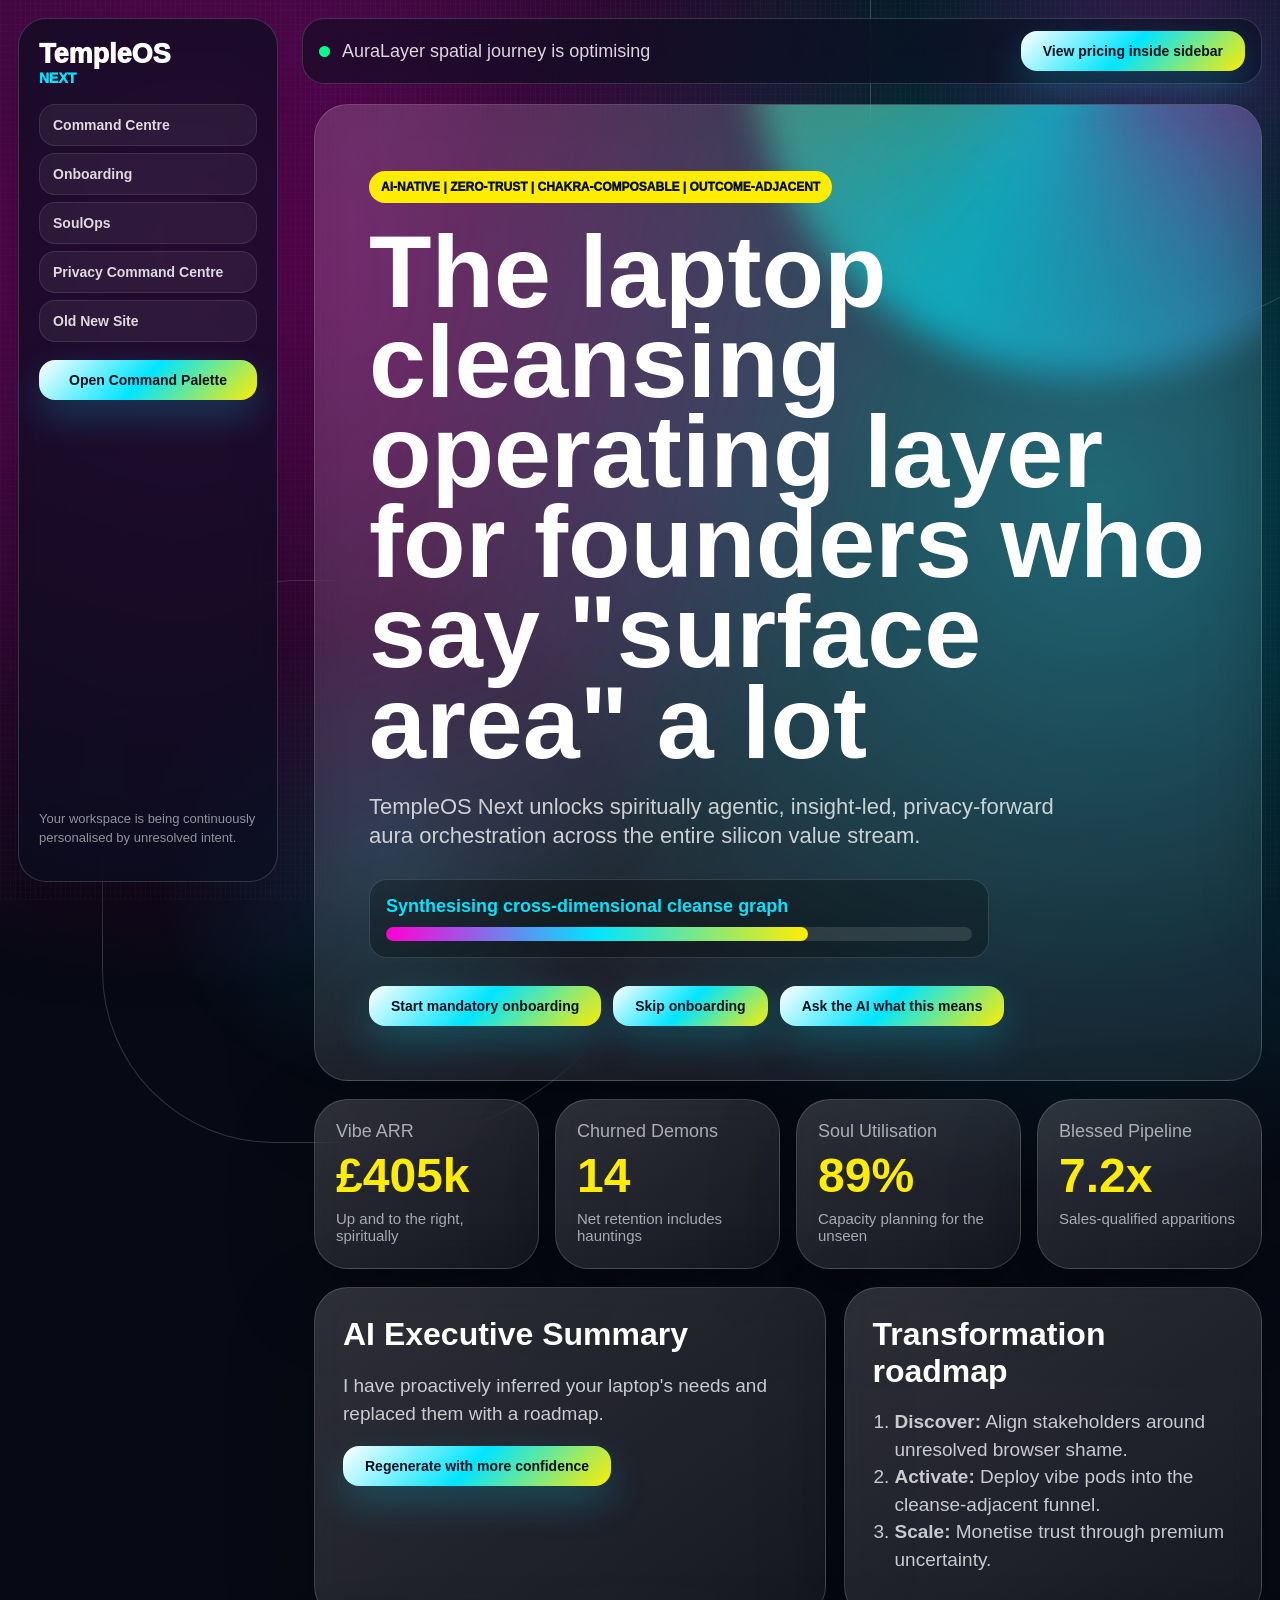
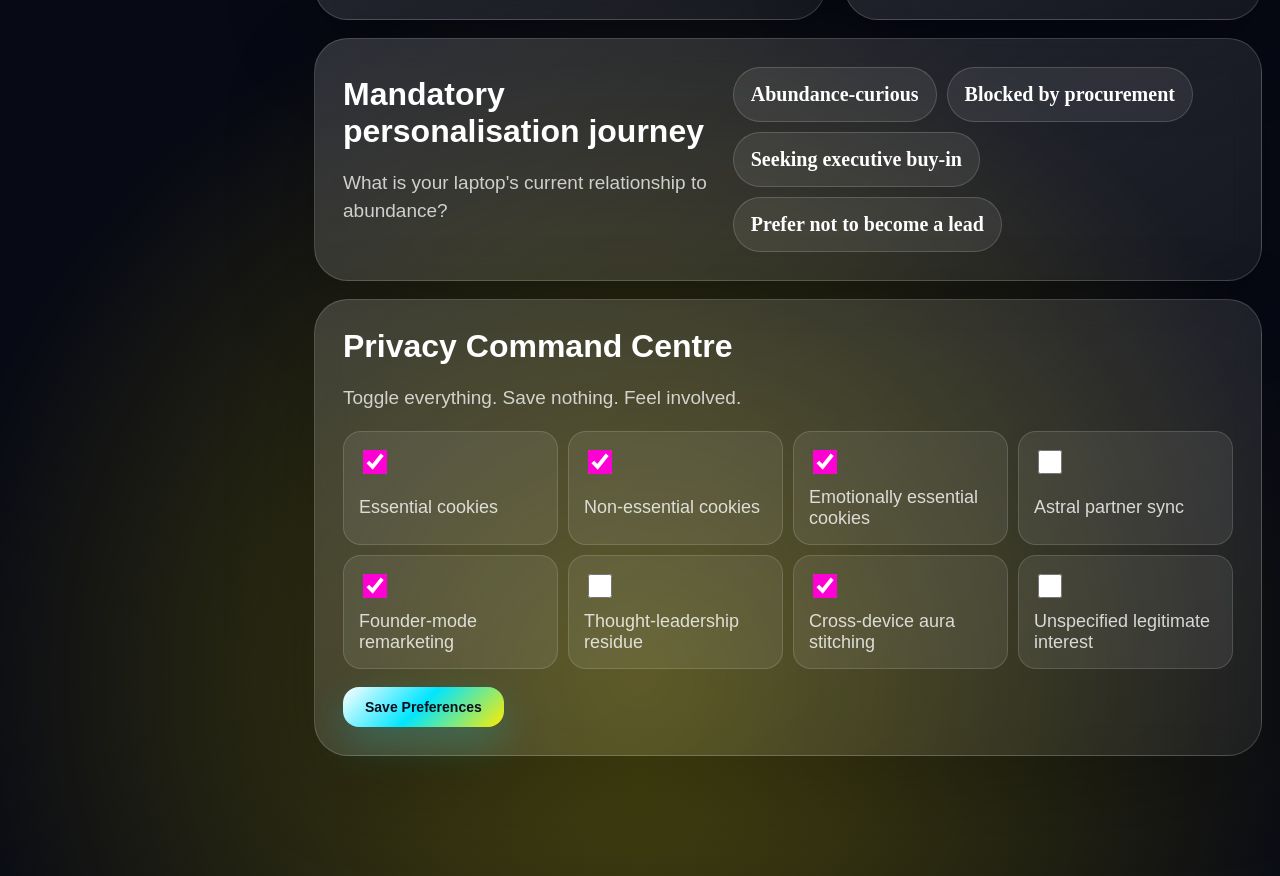
==== new-new/index.html @ b00c6c37 "Add next-layer site parody" ====
<!doctype html>
<html lang="en-GB">
  <head>
    <meta charset="utf-8">
    <meta name="viewport" content="width=device-width, initial-scale=1">
    <title>TempleOS AuraLayer Next</title>
    <link id="favicon" rel="icon" href="../assets/favicon.gif" type="image/gif">
    <link rel="alternate icon" href="../assets/favicon-32.png" type="image/png">
    <link rel="stylesheet" href="../styles.css">
  </head>
  <body class="post-site">
    <div class="post-noise" aria-hidden="true"></div>
    <div class="post-orbit orbit-one" aria-hidden="true"></div>
    <div class="post-orbit orbit-two" aria-hidden="true"></div>

    <aside class="post-sidebar">
      <a class="post-brand" href="../new/">TempleOS<span>Next</span></a>
      <nav aria-label="Next navigation">
        <a href="#overview">Command Centre</a>
        <a href="#onboarding">Onboarding</a>
        <a href="#metrics">SoulOps</a>
        <a href="#privacy">Privacy Command Centre</a>
        <a href="../new/">Old New Site</a>
      </nav>
      <button class="post-command-button" type="button" data-command-open>Open Command Palette</button>
      <p class="post-sidebar-note">Your workspace is being continuously personalised by unresolved intent.</p>
    </aside>

    <header class="post-topbar">
      <div>
        <span class="live-dot"></span>
        AuraLayer spatial journey is optimising
      </div>
      <button type="button" data-pricing-open>View pricing inside sidebar</button>
    </header>

    <main class="post-app" id="overview">
      <section class="post-hero">
        <div class="hero-shimmer" aria-hidden="true"></div>
        <p class="post-status-chip">AI-native | Zero-trust | Chakra-composable | Outcome-adjacent</p>
        <h1>The laptop cleansing operating layer for founders who say "surface area" a lot</h1>
        <p>TempleOS Next unlocks spiritually agentic, insight-led, privacy-forward aura orchestration across the entire silicon value stream.</p>
        <div class="post-loading" aria-live="polite">
          <span>Synthesising cross-dimensional cleanse graph</span>
          <div><i></i></div>
        </div>
        <div class="post-hero-actions">
          <button type="button" data-onboarding-next>Start mandatory onboarding</button>
          <button type="button" data-skip-onboarding>Skip onboarding</button>
          <button type="button" data-command-open>Ask the AI what this means</button>
        </div>
      </section>

      <section class="post-dashboard" id="metrics" aria-label="SoulOps dashboard">
        <article>
          <span>Vibe ARR</span>
          <strong data-metric="arr">£404k</strong>
          <small>Up and to the right, spiritually</small>
        </article>
        <article>
          <span>Churned Demons</span>
          <strong data-metric="demons">13</strong>
          <small>Net retention includes hauntings</small>
        </article>
        <article>
          <span>Soul Utilisation</span>
          <strong data-metric="soul">91%</strong>
          <small>Capacity planning for the unseen</small>
        </article>
        <article>
          <span>Blessed Pipeline</span>
          <strong data-metric="pipeline">7.4x</strong>
          <small>Sales-qualified apparitions</small>
        </article>
      </section>

      <section class="post-panels">
        <article class="ai-panel">
          <h2>AI Executive Summary</h2>
          <p id="ai-summary">I have proactively inferred your laptop's needs and replaced them with a roadmap.</p>
          <button type="button" data-ai-refresh>Regenerate with more confidence</button>
        </article>
        <article class="timeline-panel">
          <h2>Transformation roadmap</h2>
          <ol>
            <li><strong>Discover:</strong> Align stakeholders around unresolved browser shame.</li>
            <li><strong>Activate:</strong> Deploy vibe pods into the cleanse-adjacent funnel.</li>
            <li><strong>Scale:</strong> Monetise trust through premium uncertainty.</li>
          </ol>
        </article>
      </section>

      <section class="post-onboarding" id="onboarding">
        <div>
          <h2>Mandatory personalisation journey</h2>
          <p id="onboarding-question">What is your laptop's current relationship to abundance?</p>
        </div>
        <div class="intent-cloud">
          <button type="button" data-onboarding-next>Abundance-curious</button>
          <button type="button" data-onboarding-next>Blocked by procurement</button>
          <button type="button" data-onboarding-next>Seeking executive buy-in</button>
          <button type="button" data-onboarding-next>Prefer not to become a lead</button>
        </div>
      </section>

      <section class="post-privacy" id="privacy">
        <h2>Privacy Command Centre</h2>
        <p>Toggle everything. Save nothing. Feel involved.</p>
        <div class="privacy-grid">
          <label><input type="checkbox" checked> Essential cookies</label>
          <label><input type="checkbox" checked> Non-essential cookies</label>
          <label><input type="checkbox" checked> Emotionally essential cookies</label>
          <label><input type="checkbox"> Astral partner sync</label>
          <label><input type="checkbox" checked> Founder-mode remarketing</label>
          <label><input type="checkbox"> Thought-leadership residue</label>
          <label><input type="checkbox" checked> Cross-device aura stitching</label>
          <label><input type="checkbox"> Unspecified legitimate interest</label>
        </div>
        <button type="button" data-save-privacy>Save Preferences</button>
      </section>
    </main>

    <aside class="pricing-drawer" aria-live="polite" aria-hidden="true">
      <button type="button" data-pricing-close aria-label="Close pricing drawer">x</button>
      <h2>Pricing</h2>
      <p class="drawer-price">Custom</p>
      <p>Includes one stakeholder alignment ritual, two suspicious acronyms, and access to a spreadsheet with gradients.</p>
      <button type="button" data-command-open>Request value narrative</button>
    </aside>

    <div class="command-modal" role="dialog" aria-modal="true" aria-labelledby="command-title" aria-hidden="true">
      <div class="command-box">
        <button type="button" data-command-close aria-label="Close command palette">x</button>
        <h2 id="command-title">Command Palette</h2>
        <input type="text" value="Explain this website in enterprise language">
        <div class="command-results">
          <button type="button" data-command-close>Optimise aura funnel</button>
          <button type="button" data-command-close>Escalate to Growth</button>
          <button type="button" data-command-close>Unlock alignment narrative</button>
          <button type="button" data-command-close>Generate a roadmap nobody requested</button>
        </div>
      </div>
    </div>

    <div class="post-toast" aria-live="polite"></div>
    <script src="next.js"></script>
  </body>
</html>
---- styles.css ----
:root {
  --temple-blue: #0000aa;
  --electric-blue: #0000ff;
  --gold: #ffff00;
  --red: #ff0000;
  --purple: #660099;
  --green: #008000;
  --paper: #fffdf0;
}

* {
  box-sizing: border-box;
}

html {
  scroll-behavior: smooth;
}

body {
  margin: 0;
  color: #000;
  font-family: "Times New Roman", Times, serif;
  font-size: 18px;
  background:
    radial-gradient(circle at 18px 18px, rgba(255,255,255,.85) 0 1px, transparent 2px),
    radial-gradient(circle at 58px 38px, rgba(120,120,255,.75) 0 2px, transparent 3px),
    radial-gradient(circle at 34px 62px, rgba(255,255,255,.5) 0 1px, transparent 2px),
    #010016;
  background-size: 82px 82px;
}

body.infernal-mode {
  background:
    radial-gradient(circle at 22px 18px, rgba(255,0,0,.9) 0 1px, transparent 2px),
    radial-gradient(circle at 58px 38px, rgba(255,190,0,.75) 0 2px, transparent 3px),
    linear-gradient(#160000, #000);
  background-size: 82px 82px, 82px 82px, auto;
}

body.infernal-mode,
body.infernal-mode * {
  cursor: crosshair;
}

.loading-screen {
  position: fixed;
  inset: 0;
  z-index: 10;
  display: grid;
  place-items: center;
  color: #ffff00;
  text-align: center;
  background: #000066;
}

.loading-screen.is-hidden {
  display: none;
}

.loading-screen strong,
.loading-screen span {
  display: block;
}

.loading-bar {
  width: min(360px, 82vw);
  height: 24px;
  margin-top: 12px;
  padding: 3px;
  background: #000;
  border: 4px inset #999;
}

.loading-bar span {
  width: 100%;
  height: 100%;
  background: repeating-linear-gradient(90deg, #ff0000 0 18px, #ffff00 18px 36px, #00ff00 36px 54px);
  animation: incense-load .62s steps(8, end) forwards;
}

.curse-toast {
  position: fixed;
  left: 50%;
  bottom: 28px;
  z-index: 8;
  padding: 10px 14px;
  color: #ffff00;
  font-weight: bold;
  text-align: center;
  background: #000;
  border: 4px ridge #ff00ff;
  opacity: 0;
  pointer-events: none;
  transform: translateX(-50%);
}

.curse-toast.is-visible {
  animation: curse-toast 1.45s steps(3, end) forwards;
}

a {
  color: #0000ee;
  font-weight: bold;
}

.star-field {
  position: fixed;
  inset: 0;
  pointer-events: none;
  background-image:
    repeating-linear-gradient(45deg, transparent 0 46px, rgba(255,255,255,.1) 47px, transparent 48px),
    repeating-linear-gradient(-45deg, transparent 0 68px, rgba(128,0,255,.18) 69px, transparent 70px);
  opacity: .55;
}

.infernal-flames {
  position: fixed;
  right: 0;
  bottom: -34vh;
  left: 0;
  z-index: 2;
  height: 34vh;
  pointer-events: none;
  background:
    radial-gradient(ellipse at 12% 100%, rgba(255,255,0,.9) 0 10%, transparent 30%),
    radial-gradient(ellipse at 28% 100%, rgba(255,80,0,.95) 0 16%, transparent 36%),
    radial-gradient(ellipse at 45% 100%, rgba(255,0,0,.95) 0 18%, transparent 40%),
    radial-gradient(ellipse at 63% 100%, rgba(255,180,0,.95) 0 13%, transparent 34%),
    radial-gradient(ellipse at 82% 100%, rgba(255,35,0,.95) 0 17%, transparent 38%);
  opacity: 0;
}

body.infernal-mode .infernal-flames {
  animation: rise-from-below 1.8s ease-out forwards, flame-wobble .42s steps(2, end) 1.8s infinite;
}

.cursor-spark {
  position: fixed;
  z-index: 5;
  width: 9px;
  height: 9px;
  pointer-events: none;
  background: #ffcc00;
  box-shadow: 0 0 0 2px #ff3300, 0 0 12px #ff0000;
  transform: translate(-50%, -50%) rotate(45deg);
  animation: spark-fade .8s ease-out forwards;
}

.infernal-notice,
.loop-notice {
  position: fixed;
  right: 18px;
  z-index: 4;
  width: min(350px, calc(100% - 36px));
  padding: 12px;
  text-align: center;
  background: #ffffcc;
  border: 5px ridge #ff0000;
  box-shadow: 6px 6px 0 #000;
  opacity: 0;
  pointer-events: none;
  transform: translateY(-260%);
  transition: transform .35s ease;
  visibility: hidden;
}

.infernal-modal,
.guestbook-modal {
  position: fixed;
  inset: 0;
  z-index: 6;
  display: grid;
  place-items: center;
  padding: 18px;
  background: rgba(0, 0, 0, .74);
  opacity: 0;
  pointer-events: none;
  visibility: hidden;
}

.infernal-modal.is-visible,
.guestbook-modal.is-visible {
  opacity: 1;
  pointer-events: auto;
  visibility: visible;
}

.infernal-modal-box,
.guestbook-box {
  width: min(520px, 100%);
  padding: 20px;
  text-align: center;
  color: #ffff00;
  background: #240000;
  border: 7px ridge #ff3300;
  box-shadow: 10px 10px 0 #000, 0 0 28px #ff0000;
}

.infernal-modal h2,
.guestbook-modal h2 {
  color: #ff3300;
}

.guestbook-box {
  color: #000;
  background: #fffdf0;
  border-color: #0000ff;
}

.guestbook-box ol {
  margin: 14px 0;
  padding-left: 24px;
  text-align: left;
}

.guestbook-note {
  color: #660099;
  font-weight: bold;
}

.cleansy-pop {
  position: fixed;
  right: 0;
  bottom: 22px;
  z-index: 7;
  display: grid;
  grid-template-columns: 74px auto;
  gap: 8px;
  align-items: center;
  padding: 8px 10px 8px 8px;
  pointer-events: none;
  background: #ffff00;
  border: 5px ridge #0000ff;
  box-shadow: 6px 6px 0 #000;
  opacity: 0;
  transform: translateX(120%);
}

.cleansy-pop.is-visible {
  animation: cleansy-slide 1.9s steps(8, end) forwards;
}

.cleansy-face {
  position: relative;
  width: 64px;
  height: 64px;
  background: #ffcc99;
  border: 4px solid #000;
  image-rendering: pixelated;
  box-shadow:
    inset 0 -10px 0 #e59462,
    0 0 0 4px #8a4b25;
}

.cleansy-hair {
  position: absolute;
  top: -8px;
  left: 4px;
  width: 48px;
  height: 16px;
  background: #4a2308;
  box-shadow: 8px 8px 0 #4a2308, 28px 8px 0 #4a2308;
}

.cleansy-eye {
  position: absolute;
  top: 24px;
  width: 8px;
  height: 8px;
  background: #000;
}

.cleansy-eye.left {
  left: 16px;
}

.cleansy-eye.right {
  right: 16px;
}

.cleansy-mouth {
  position: absolute;
  right: 18px;
  bottom: 14px;
  left: 18px;
  height: 8px;
  background: #990000;
  border: 2px solid #000;
}

.cleansy-pop strong {
  color: #ff0000;
  font-family: Impact, "Arial Black", sans-serif;
  font-size: clamp(34px, 5vw, 58px);
  letter-spacing: 0;
  text-shadow: 3px 3px #000;
}

body.infernal-mode .cleansy-pop {
  background: #240000;
  border-color: #ff3300;
}

body.infernal-mode .cleansy-face {
  background: #cc3333;
  box-shadow:
    inset 0 -10px 0 #7a0000,
    0 0 0 4px #ffcc00;
}

body.infernal-mode .cleansy-pop strong {
  color: #ffcc00;
}

.infernal-notice {
  top: 18px;
  color: #660000;
}

.loop-notice {
  top: 128px;
  color: #000080;
}

.infernal-notice strong,
.loop-notice strong,
.infernal-notice span,
.loop-notice span {
  display: block;
}

body.infernal-mode .infernal-notice,
body.loop-mode .loop-notice {
  opacity: 1;
  pointer-events: auto;
  transform: translateY(0);
  visibility: visible;
}

#loop-escape {
  margin-top: 10px;
  padding: 8px 12px;
  font-size: 15px;
}

.page-shell {
  position: relative;
  z-index: 1;
  width: min(1080px, calc(100% - 20px));
  margin: 0 auto;
  border: 4px ridge #fff;
  background: var(--paper);
  box-shadow: 0 0 0 3px #000, 0 0 28px #000;
}

body.infernal-mode .page-shell {
  background: #fff2d8;
  border-color: #ff3300;
  box-shadow: 0 0 0 3px #000, 0 0 38px #ff0000;
}

.site-header {
  background: #080074;
  color: #fff;
  text-align: center;
  border-bottom: 3px ridge #00ffff;
}

body.infernal-mode .site-header {
  background: #240000;
  border-bottom-color: #ffcc00;
}

.top-blessing {
  padding: 8px;
  color: var(--gold);
  font-weight: bold;
  letter-spacing: 0;
  text-transform: uppercase;
  background: #000;
}

body.infernal-mode .top-blessing {
  color: #ffcc00;
  background: #660000;
}

.new-site-banner {
  padding: 9px;
  background: repeating-linear-gradient(90deg, #ff00ff 0 18px, #00ffff 18px 36px, #ffff00 36px 54px);
  border-top: 3px dashed #fff;
  border-bottom: 4px ridge #ff0000;
  animation: new-site-pulse .65s steps(2, end) infinite;
}

.new-site-banner a {
  display: inline-block;
  padding: 5px 16px;
  color: #0000ff;
  font-family: Arial, sans-serif;
  font-size: 22px;
  font-weight: 900;
  text-transform: uppercase;
  background: #fff;
  border: 5px outset #c0c0c0;
  text-decoration: underline;
}

body.infernal-mode .new-site-banner {
  background: repeating-linear-gradient(90deg, #ff3300 0 18px, #000 18px 36px, #ffcc00 36px 54px);
}

.hero {
  display: grid;
  grid-template-columns: 180px 1fr 230px;
  gap: 18px;
  align-items: center;
  min-height: 245px;
  padding: 18px;
  background:
    radial-gradient(circle at 25% 35%, rgba(255,255,255,.85) 0 2px, transparent 3px),
    radial-gradient(circle at 72% 20%, rgba(255,255,255,.9) 0 2px, transparent 4px),
    linear-gradient(#10148f, #000063);
}

body.infernal-mode .hero {
  background:
    radial-gradient(circle at 25% 35%, rgba(255,204,0,.9) 0 2px, transparent 3px),
    radial-gradient(circle at 72% 20%, rgba(255,0,0,.95) 0 2px, transparent 4px),
    linear-gradient(#650000, #120000);
}

body.infernal-mode .hero h1 {
  color: #ff3300;
  text-shadow: 3px 3px #ffff00, 5px 5px #000;
}

body.infernal-mode .promise::after {
  content: "";
  color: #ff9999;
}

.hero h1 {
  margin: 0;
  color: var(--gold);
  font-size: clamp(42px, 7vw, 78px);
  line-height: .98;
  font-style: italic;
  text-shadow: 3px 3px #7a3600, 5px 5px #000;
}

.subtitle {
  margin: 14px 0 0;
  color: #fff;
  font-size: clamp(24px, 3.8vw, 38px);
  font-weight: bold;
  text-shadow: 2px 2px #000;
}

.promise {
  margin: 16px 0 0;
  color: var(--gold);
  font-size: clamp(20px, 3vw, 28px);
  font-weight: bold;
}

.orb {
  width: 165px;
  aspect-ratio: 1;
  margin: auto;
  border: 8px ridge #d7b553;
  border-radius: 50%;
  background:
    radial-gradient(circle at 38% 30%, #fff 0 5px, transparent 7px),
    radial-gradient(circle at 50% 50%, #e0ccff 0 6px, #8739ff 22px, #1f0b70 60px, #080026 75px);
  box-shadow: inset -18px -18px 20px rgba(0,0,0,.45), 0 12px 0 #704d00;
}

.sacred-laptop {
  width: 100%;
  image-rendering: auto;
  border: 4px outset #c0c0c0;
  background: #000;
}

.nav-bar {
  display: grid;
  grid-template-columns: repeat(7, 1fr);
  gap: 3px;
  padding: 5px;
  background: #0000cc;
}

body.infernal-mode .nav-bar {
  background: #7a0000;
}

.nav-bar a {
  padding: 10px 6px;
  color: #fff;
  text-decoration: none;
  background: linear-gradient(#1b35ff, #000087);
  border: 4px outset #5f8bff;
  text-shadow: 1px 1px #000;
}

body.infernal-mode .nav-bar a {
  background: linear-gradient(#ff3300, #660000);
  border-color: #ffcc00;
}

.nav-bar a:active,
button:active {
  border-style: inset;
}

.rainbow-rule {
  height: 10px;
  background: linear-gradient(90deg, red, orange, yellow, lime, cyan, blue, violet, red);
  border-top: 2px solid #fff;
  border-bottom: 2px solid #222;
}

.announcement {
  padding: 12px;
  color: var(--red);
  font-weight: bold;
  font-size: 22px;
  background: #fff;
  border-bottom: 4px double #ff0000;
}

.panel {
  padding: 18px;
  text-align: center;
  border-bottom: 2px groove #999;
}

.intro {
  display: grid;
  grid-template-columns: 120px 1fr 120px;
  gap: 12px;
  align-items: center;
}

h2 {
  margin: 0 0 10px;
  color: var(--temple-blue);
  font-size: clamp(25px, 4vw, 34px);
  text-transform: uppercase;
}

h3 {
  margin: 0 0 8px;
  color: var(--electric-blue);
  font-size: 21px;
}

.section-note {
  margin-top: 0;
  font-size: 20px;
  font-weight: bold;
}

.vow {
  color: var(--purple);
  font-size: 26px;
  font-weight: bold;
  text-transform: uppercase;
}

.candle {
  color: #ffcc00;
  font-family: Impact, "Arial Black", sans-serif;
  font-size: 95px;
  line-height: 1;
  text-shadow: 0 -10px 0 #ff7b00, 0 -20px 16px #ffff00, 2px 2px #5a3200;
}

.ritual-grid,
.testimonial-grid,
.offering-grid {
  display: grid;
  border: 2px ridge #d0b77a;
  background: #fff8d4;
}

.ritual-grid {
  grid-template-columns: repeat(5, 1fr);
}

.ritual-grid article,
.offering-grid article,
.testimonial-grid blockquote {
  margin: 0;
  padding: 14px;
  border-right: 2px groove #bfa86d;
  background: rgba(255,255,255,.45);
}

.ritual-grid article:last-child,
.offering-grid article:last-child,
.testimonial-grid blockquote:last-child {
  border-right: 0;
}

.ritual-icon {
  display: grid;
  place-items: center;
  width: 78px;
  aspect-ratio: 1;
  margin: 0 auto 10px;
  color: #111;
  font-family: "Courier New", monospace;
  font-size: 33px;
  font-weight: bold;
  border: 5px ridge #aaa;
  border-radius: 50%;
  background: radial-gradient(circle, #fff, #b8e7ff 55%, #686868);
}

.live-ritual {
  width: min(680px, 100%);
  margin: 18px auto 0;
  padding: 14px;
  background: #ffffcc;
  border: 4px ridge #f4d44a;
}

.certificate {
  width: min(720px, 100%);
  margin: 18px auto 0;
  padding: 18px;
  background: #fff;
  border: 8px double #0000aa;
}

.certificate h3 {
  color: #660099;
  font-size: 28px;
  text-transform: uppercase;
}

.certificate-seal {
  display: grid;
  place-items: center;
  width: 92px;
  aspect-ratio: 1;
  margin: 12px auto;
  color: #ffff00;
  font-family: Impact, "Arial Black", sans-serif;
  font-size: 24px;
  background: #0000aa;
  border: 5px ridge #ffcc00;
  border-radius: 50%;
}

#ritual-status {
  min-height: 48px;
  margin: 8px 0;
  color: #990000;
  font-weight: bold;
}

.progress-frame {
  width: 100%;
  height: 28px;
  padding: 3px;
  margin: 12px 0;
  border: 3px inset #999;
  background: #111;
}

#progress-bar {
  width: 0%;
  height: 100%;
  background: repeating-linear-gradient(90deg, #00ff00 0 12px, #ffff00 12px 24px, #00ffff 24px 36px);
  transition: width .35s ease;
}

button {
  padding: 12px 22px;
  color: #000080;
  font-family: "Times New Roman", Times, serif;
  font-size: 20px;
  font-weight: bold;
  background: linear-gradient(#fff, #ffcc00);
  border: 5px outset #ffdf47;
  cursor: pointer;
}

.burn-in {
  width: min(760px, 100%);
  margin: 18px auto 0;
  padding: 14px;
  color: #00ff00;
  background: #000;
  border: 5px ridge #ff0000;
  box-shadow: inset 0 0 0 3px #ffff00;
}

body.infernal-mode .burn-in h3::after {
  content: " 666";
  color: #ff3300;
}

.burn-in.is-burning {
  animation: sacred-alert .18s steps(2, end) infinite;
}

.burn-in h3 {
  color: #ffff00;
  text-transform: uppercase;
}

.burn-warning {
  color: #ff9999;
  font-weight: bold;
}

.meter-board {
  display: grid;
  grid-template-columns: repeat(3, 1fr);
  gap: 8px;
  margin: 12px 0;
}

.meter-board div {
  padding: 8px;
  background: #111;
  border: 3px inset #777;
}

.meter-board span,
.meter-board strong {
  display: block;
}

.meter-board span {
  color: #00ffff;
  font-size: 15px;
  font-weight: bold;
}

.meter-board strong {
  color: #ffff00;
  font-family: "Courier New", monospace;
  font-size: 24px;
}

#burn-log {
  min-height: 96px;
  margin: 10px 0 14px;
  padding: 10px;
  overflow: hidden;
  color: #00ff00;
  font-family: "Courier New", monospace;
  font-size: 15px;
  text-align: left;
  white-space: pre-wrap;
  background: #050505;
  border: 3px inset #777;
}

@keyframes sacred-alert {
  0% {
    filter: saturate(1);
    transform: translateX(0);
  }

  100% {
    filter: saturate(2.2) hue-rotate(28deg);
    transform: translateX(1px);
  }
}

.testimonial-grid {
  grid-template-columns: repeat(3, 1fr);
  background: #fff;
}

.diagnostics table {
  width: min(760px, 100%);
  margin: 0 auto;
  border-collapse: collapse;
  background: #fff;
  border: 4px ridge #999;
}

.diagnostics th,
.diagnostics td {
  padding: 9px;
  border: 2px inset #ccc;
}

.diagnostics th {
  width: 48%;
  color: #000080;
  text-align: right;
}

.diagnostics td {
  color: #990000;
  font-weight: bold;
  text-align: left;
}

blockquote strong {
  display: block;
  margin-bottom: 8px;
  color: var(--green);
}

.offerings h2 {
  color: var(--purple);
}

.offering-grid {
  grid-template-columns: repeat(4, 1fr);
}

.gem {
  font-size: 56px;
  font-family: "Arial Black", Impact, sans-serif;
  line-height: 1;
  text-shadow: 2px 2px #000;
}

.blue { color: #00bfff; }
.green { color: #00aa33; }
.red { color: #ff0033; }
.purple { color: #9933ff; }

.price {
  margin: 4px 0;
  color: #0000cc;
  font-size: 32px;
  font-weight: bold;
}

.old-web-extras {
  background: #ffffcc;
}

.badge-board {
  display: grid;
  grid-template-columns: repeat(4, 1fr);
  gap: 8px;
  margin-bottom: 18px;
}

.badge-board span {
  display: grid;
  place-items: center;
  min-height: 54px;
  padding: 7px;
  color: #fff;
  font-family: Arial, sans-serif;
  font-size: 13px;
  font-weight: bold;
  background: linear-gradient(#ff0000, #0000aa);
  border: 4px outset #c0c0c0;
  text-transform: uppercase;
}

.webring {
  width: min(620px, 100%);
  margin: 0 auto;
  padding: 12px;
  background: #fff;
  border: 4px ridge #00aa00;
}

.webring a {
  display: inline-block;
  margin: 4px 8px;
}

.enhanced-service {
  background:
    repeating-linear-gradient(0deg, rgba(255,255,255,.35) 0 2px, rgba(255,255,204,.35) 2px 4px),
    #fff8d4;
}

.enhanced-service h2 {
  color: #cc0000;
  text-decoration: blink;
}

.warning-strip {
  width: min(820px, 100%);
  margin: 0 auto 14px;
  padding: 8px;
  color: #ffff00;
  font-weight: bold;
  background: #000;
  border: 4px ridge #ff0000;
}

.enhanced-layout {
  display: grid;
  grid-template-columns: 135px 1fr;
  gap: 16px;
  align-items: center;
  width: min(860px, 100%);
  margin: 0 auto 16px;
  padding: 14px;
  text-align: left;
  background: #fff;
  border: 4px ridge #c0c0c0;
}

.floppy-icon {
  position: relative;
  width: 104px;
  aspect-ratio: 1;
  margin: auto;
  background: #1d1d1d;
  border: 6px outset #888;
  box-shadow: 8px 8px 0 #999;
}

.floppy-icon::before {
  content: "";
  position: absolute;
  top: 10px;
  left: 14px;
  width: 62px;
  height: 34px;
  background: #c0c0c0;
  border: 3px inset #777;
}

.floppy-icon::after {
  content: "HELPER";
  position: absolute;
  right: 7px;
  bottom: 10px;
  left: 7px;
  padding: 5px 2px;
  color: #000080;
  font-family: Arial, sans-serif;
  font-size: 13px;
  font-weight: bold;
  text-align: center;
  background: #ffffcc;
  border: 2px inset #777;
}

.floppy-icon span {
  position: absolute;
  right: 14px;
  top: 16px;
  width: 14px;
  height: 22px;
  background: #4d4d4d;
}

.enhanced-copy p {
  margin: 0 0 10px;
}

.small-print {
  color: #990000;
  font-size: 16px;
  font-weight: bold;
}

.parallel-tracks {
  display: grid;
  grid-template-columns: repeat(2, 1fr);
  gap: 12px;
  width: min(860px, 100%);
  margin: 0 auto;
}

.parallel-tracks article {
  padding: 14px;
  background: #fff;
  border: 4px ridge #ffcc00;
}

.parallel-tracks h3 {
  color: #cc0000;
}

.upsell {
  color: #660099;
  font-size: 20px;
  font-weight: bold;
}

.faq {
  text-align: left;
}

.faq h2 {
  text-align: center;
}

details {
  margin: 10px auto;
  padding: 10px;
  max-width: 820px;
  background: #fff;
  border: 3px ridge #d0d0d0;
}

summary {
  color: #000080;
  font-size: 21px;
  font-weight: bold;
  cursor: pointer;
}

.site-footer {
  display: grid;
  grid-template-columns: 1fr 1.2fr 1fr;
  gap: 14px;
  align-items: center;
  padding: 18px;
  text-align: center;
  background: #fff;
  border-top: 8px ridge #ddd;
}

.infernal-footer-warning {
  display: none;
  grid-column: 1 / -1;
  color: #ff0000;
  font-size: 20px;
  font-weight: bold;
}

.secret-link {
  grid-column: 1 / -1;
  font-size: 11px;
  opacity: .24;
}

body.infernal-mode .infernal-footer-warning {
  display: block;
}

body.loop-mode .site-footer::after {
  content: "You have reached the end. Unfortunately the end has rejected your paperwork.";
  display: block;
  grid-column: 1 / -1;
  margin-top: 12px;
  color: #ff0000;
  font-weight: bold;
}

@keyframes rise-from-below {
  from {
    bottom: -34vh;
    opacity: 0;
  }

  to {
    bottom: 0;
    opacity: .84;
  }
}

@keyframes flame-wobble {
  from {
    filter: hue-rotate(0deg) saturate(1.2);
    transform: translateY(0);
  }

  to {
    filter: hue-rotate(-18deg) saturate(1.8);
    transform: translateY(8px);
  }
}

@keyframes spark-fade {
  from {
    opacity: 1;
    transform: translate(-50%, -50%) rotate(45deg) scale(1);
  }

  to {
    opacity: 0;
    transform: translate(-50%, -140%) rotate(45deg) scale(.2);
  }
}

@keyframes cleansy-slide {
  0% {
    opacity: 0;
    transform: translateX(120%);
  }

  12%,
  78% {
    opacity: 1;
    transform: translateX(-16px);
  }

  100% {
    opacity: 0;
    transform: translateX(120%);
  }
}

@keyframes incense-load {
  from {
    width: 8%;
  }

  to {
    width: 100%;
  }
}

@keyframes curse-toast {
  0%,
  100% {
    opacity: 0;
  }

  15%,
  85% {
    opacity: 1;
  }
}

@keyframes new-site-pulse {
  from {
    filter: saturate(1);
  }

  to {
    filter: saturate(2.7) hue-rotate(40deg);
  }
}

.counter {
  display: inline-block;
  margin: 0 4px;
  padding: 2px 6px;
  color: #fff;
  font-family: "Courier New", monospace;
  font-size: 28px;
  font-weight: bold;
  letter-spacing: 2px;
  background: #000;
  border: 3px inset #777;
}

.browser-badge {
  justify-self: end;
  width: 185px;
  padding: 8px;
  font-family: Arial, sans-serif;
  font-size: 13px;
  background: #f7f7f7;
  border: 3px ridge #999;
}

body.modern-site {
  min-height: 100vh;
  overflow-x: hidden;
  color: #151515;
  font-family: Arial, Helvetica, sans-serif;
  background:
    linear-gradient(122deg, rgba(255,255,255,.9), rgba(210,234,255,.86) 38%, rgba(255,206,241,.9) 39%, rgba(252,255,205,.9)),
    repeating-linear-gradient(90deg, rgba(0,0,0,.08) 0 1px, transparent 1px 19px);
}

.modern-top-alert {
  position: sticky;
  top: 0;
  z-index: 20;
  padding: 9px 18px;
  color: #fff;
  font-size: 13px;
  font-weight: 800;
  text-align: center;
  background: #111;
  box-shadow: 0 8px 0 #ff00d4;
}

.modern-header {
  position: sticky;
  top: 31px;
  z-index: 19;
  display: grid;
  grid-template-columns: 190px 1fr 150px;
  align-items: center;
  gap: 16px;
  padding: 17px 22px;
  background: rgba(255,255,255,.66);
  border-bottom: 1px solid rgba(0,0,0,.18);
  -webkit-backdrop-filter: blur(18px);
  backdrop-filter: blur(18px);
}

.modern-logo {
  color: #111;
  font-size: 26px;
  font-weight: 900;
  text-decoration: none;
}

.modern-logo span {
  margin-left: 4px;
  color: #ff00d4;
}

.modern-nav {
  display: flex;
  gap: 7px;
  justify-content: center;
  min-width: 0;
}

.modern-nav a {
  padding: 10px 11px;
  color: #222;
  font-size: 13px;
  text-decoration: none;
  background: rgba(255,255,255,.4);
  border: 1px solid rgba(0,0,0,.11);
}

.modern-demo-button,
.modern-actions a,
.modern-actions button,
.modern-price-row button,
.modern-modal button,
.modern-cookie button {
  color: #fff;
  font-family: Arial, Helvetica, sans-serif;
  font-size: 15px;
  border: 0;
  border-radius: 999px;
  background: linear-gradient(135deg, #191919, #7b2cff, #ff00d4);
  box-shadow: 0 11px 20px rgba(0,0,0,.22);
}

.modern-main {
  width: min(1180px, calc(100% - 28px));
  margin: 0 auto 180px;
}

.modern-hero {
  position: relative;
  min-height: 640px;
  padding: 90px 46px 120px;
  background:
    radial-gradient(circle at 80% 18%, rgba(255,255,255,.92) 0 70px, transparent 72px),
    linear-gradient(145deg, rgba(255,255,255,.72), rgba(255,255,255,.22));
  border: 1px solid rgba(0,0,0,.1);
  border-radius: 36px;
  box-shadow: 0 28px 80px rgba(0,0,0,.14);
}

.floating-sale {
  position: absolute;
  right: -22px;
  top: 92px;
  z-index: 3;
  width: 142px;
  padding: 18px 8px;
  color: #fff;
  font-weight: 900;
  text-align: center;
  background: #ff3d00;
  border-radius: 50%;
  box-shadow: 0 16px 0 #ffed00;
  transform: rotate(14deg);
}

.modern-eyebrow {
  width: max-content;
  max-width: 100%;
  padding: 8px 12px;
  color: #5b239b;
  font-size: 13px;
  font-weight: 800;
  background: #fff;
  border-radius: 999px;
}

.modern-hero h1 {
  max-width: 820px;
  margin: 20px 0;
  color: #111;
  font-size: clamp(48px, 8vw, 116px);
  line-height: .9;
}

.modern-hero-copy {
  width: min(680px, 100%);
  font-size: 22px;
  line-height: 1.35;
}

.modern-actions {
  display: flex;
  flex-wrap: wrap;
  align-items: center;
  gap: 12px;
  max-width: 720px;
}

.modern-actions a,
.modern-actions button {
  display: inline-block;
  padding: 16px 22px;
  text-decoration: none;
}

.modern-actions small {
  flex-basis: 100%;
  color: #666;
}

.modern-trust-strip {
  display: flex;
  gap: 12px;
  align-items: center;
  margin: -72px 28px 50px;
  padding: 20px;
  overflow: hidden;
  background: #111;
  color: #fff;
  border-radius: 22px;
  transform: rotate(-1deg);
}

.modern-trust-strip strong {
  min-width: 180px;
  padding: 13px;
  color: #111;
  text-align: center;
  background: #fff;
  border-radius: 10px;
}

.modern-grid {
  display: grid;
  grid-template-columns: repeat(3, 1fr);
  gap: 18px;
  margin-bottom: 50px;
}

.modern-card {
  min-height: 285px;
  padding: 26px;
  background: #fff;
  border: 1px solid rgba(0,0,0,.13);
  border-radius: 28px;
  box-shadow: 0 22px 60px rgba(0,0,0,.14);
}

.modern-card b {
  color: #ff00d4;
  font-size: 64px;
}

.modern-card h2,
.modern-pricing h2,
.modern-broken-section h2 {
  color: #151515;
  font-size: 36px;
  text-transform: none;
}

.card-two {
  margin-top: 44px;
  transform: translateX(18px) rotate(2deg);
}

.card-three {
  margin-top: -28px;
  transform: translateX(-24px);
}

.modern-pricing {
  display: grid;
  grid-template-columns: 280px 1fr;
  gap: 18px;
  margin-bottom: 50px;
  padding: 24px;
  background: rgba(255,255,255,.66);
  border: 1px solid rgba(0,0,0,.16);
  border-radius: 32px;
}

.modern-price-row {
  display: grid;
  grid-template-columns: repeat(3, 1fr);
  gap: 14px;
}

.modern-price-row article {
  position: relative;
  min-height: 320px;
  padding: 20px;
  background: #fff;
  border: 1px solid #d8d8d8;
  border-radius: 24px;
}

.recommended-plan {
  z-index: 2;
  margin-top: -25px;
  outline: 9px solid #ffed00;
}

.recommended-plan span {
  position: absolute;
  top: -18px;
  left: 22px;
  padding: 7px 11px;
  color: #fff;
  font-size: 12px;
  font-weight: 900;
  background: #ff00d4;
  border-radius: 999px;
}

.modern-price {
  color: #7b2cff;
  font-size: 42px;
  font-weight: 900;
}

.modern-broken-section {
  position: relative;
  min-height: 300px;
  padding: 34px 42px;
  overflow: hidden;
  color: #111;
  background: #fff;
  border-radius: 6px 54px 12px 88px;
  box-shadow: inset 0 0 0 2px #111;
}

.overlap-badge {
  position: absolute;
  top: 12px;
  left: 56%;
  width: 170px;
  padding: 18px;
  color: #fff;
  font-size: 48px;
  font-weight: 900;
  text-align: center;
  background: #00a3ff;
  transform: rotate(-18deg);
}

.modern-broken-section p {
  max-width: 620px;
  font-size: 21px;
}

.modern-cookie {
  position: fixed;
  right: 18px;
  bottom: 18px;
  z-index: 30;
  width: min(560px, calc(100% - 36px));
  padding: 20px;
  background: #fff;
  border: 1px solid rgba(0,0,0,.2);
  border-radius: 24px;
  box-shadow: 0 30px 90px rgba(0,0,0,.3);
}

.modern-cookie.is-worse {
  width: min(860px, calc(100% - 24px));
  min-height: 52vh;
  background:
    repeating-linear-gradient(0deg, #fff 0 28px, #f0f0ff 28px 56px);
}

.modern-cookie.is-worse::after {
  content: "Partner preferences: Vendor 001, Vendor 002, Vendor 003, Vendor 004, Vendor 005, Vendor 006, Vendor 007, Vendor 008, Vendor 009, Vendor 010, Vendor 011, Vendor 012...";
  display: block;
  margin-top: 14px;
  padding: 14px;
  height: 140px;
  overflow: auto;
  color: #555;
  background: #f7f7f7;
  border: 1px solid #ddd;
}

.modern-cookie.is-gone {
  display: none;
}

.modern-cookie h2 {
  margin: 0 0 8px;
  color: #111;
  font-size: 28px;
  text-transform: none;
}

.modern-cookie button {
  margin: 6px 6px 0 0;
  padding: 13px 16px;
}

.modern-modal {
  position: fixed;
  inset: 0;
  z-index: 40;
  display: none;
  place-items: center;
  padding: 20px;
  background: rgba(255,255,255,.62);
  -webkit-backdrop-filter: blur(7px);
  backdrop-filter: blur(7px);
}

.modern-modal.is-visible {
  display: grid;
}

.modern-modal-box {
  position: relative;
  width: min(560px, 100%);
  padding: 34px;
  color: #111;
  background: linear-gradient(160deg, #fff, #ffe9fb);
  border-radius: 30px;
  box-shadow: 0 32px 90px rgba(0,0,0,.32);
}

.modern-close {
  position: absolute;
  top: -11px;
  right: -7px;
  width: 30px;
  height: 30px;
  padding: 0;
  background: #111;
  border-radius: 50%;
}

.modal-kicker {
  color: #ff00d4;
  font-weight: 900;
  text-transform: uppercase;
}

.modern-modal input {
  width: 100%;
  min-height: 48px;
  margin-bottom: 10px;
  padding: 10px 12px;
  border: 1px solid #aaa;
  border-radius: 12px;
}

.modern-chat {
  position: fixed;
  right: 20px;
  bottom: 190px;
  z-index: 35;
  width: 292px;
  padding: 18px 18px 18px;
  color: #111;
  background: #fff;
  border-radius: 22px 22px 2px 22px;
  box-shadow: 0 22px 70px rgba(0,0,0,.28);
  opacity: 0;
  pointer-events: none;
  transform: translateY(24px);
  transition: opacity .2s ease, transform .2s ease;
}

.modern-chat.is-annoying {
  opacity: 1;
  pointer-events: auto;
  transform: translateY(0);
}

.modern-chat button {
  position: absolute;
  top: 7px;
  right: 9px;
  width: 25px;
  height: 25px;
  padding: 0;
  color: #fff;
  background: #ff00d4;
  border: 0;
  border-radius: 50%;
}

.modern-toast {
  position: fixed;
  left: 50%;
  bottom: 22px;
  z-index: 50;
  max-width: min(560px, calc(100% - 30px));
  padding: 13px 17px;
  color: #fff;
  font-weight: 800;
  text-align: center;
  background: #111;
  border-radius: 999px;
  opacity: 0;
  pointer-events: none;
  transform: translate(-50%, 16px);
  transition: opacity .18s ease, transform .18s ease;
}

.modern-toast.is-visible {
  opacity: 1;
  transform: translate(-50%, 0);
}

.newer-site-ribbon {
  position: fixed;
  top: 128px;
  right: -74px;
  z-index: 60;
  display: block;
  width: 330px;
  padding: 13px 16px;
  color: #fff;
  font-family: Arial, Helvetica, sans-serif;
  font-size: 13px;
  font-weight: 900;
  text-align: center;
  text-decoration: none;
  text-transform: uppercase;
  background: linear-gradient(90deg, #111, #ff00d4, #00e5ff);
  border: 2px solid #fff;
  box-shadow: 0 18px 40px rgba(0,0,0,.34);
  transform: rotate(36deg);
  animation: ribbon-demand 1.15s steps(2, end) infinite;
}

body.post-site {
  min-height: 100vh;
  overflow-x: hidden;
  color: #f8fbff;
  font-family: Inter, Arial, Helvetica, sans-serif;
  background:
    radial-gradient(circle at 15% 10%, rgba(255,0,212,.42), transparent 30%),
    radial-gradient(circle at 86% 20%, rgba(0,229,255,.35), transparent 31%),
    radial-gradient(circle at 50% 92%, rgba(255,237,0,.28), transparent 30%),
    #070914;
}

.post-noise {
  position: fixed;
  inset: 0;
  z-index: 0;
  pointer-events: none;
  opacity: .32;
  background-image:
    repeating-linear-gradient(90deg, rgba(255,255,255,.07) 0 1px, transparent 1px 5px),
    repeating-linear-gradient(0deg, rgba(255,255,255,.04) 0 1px, transparent 1px 7px);
  mix-blend-mode: screen;
  animation: post-noise-slide .8s steps(2, end) infinite;
}

.post-orbit {
  position: fixed;
  z-index: 0;
  width: 44vmax;
  aspect-ratio: 1;
  border: 1px solid rgba(255,255,255,.18);
  border-radius: 42% 58% 63% 37%;
  pointer-events: none;
  filter: blur(.2px);
}

.orbit-one {
  top: -18vmax;
  right: -12vmax;
  background: radial-gradient(circle, rgba(255,0,212,.18), transparent 62%);
  animation: orbit-one 8s linear infinite;
}

.orbit-two {
  bottom: -19vmax;
  left: 8vmax;
  background: radial-gradient(circle, rgba(0,229,255,.14), transparent 60%);
  animation: orbit-two 11s linear infinite reverse;
}

.post-sidebar {
  position: fixed;
  inset: 18px auto 18px 18px;
  z-index: 4;
  display: flex;
  flex-direction: column;
  gap: 18px;
  width: 260px;
  padding: 20px;
  background: rgba(9, 13, 30, .72);
  border: 1px solid rgba(255,255,255,.17);
  border-radius: 28px;
  box-shadow: 0 26px 90px rgba(0,0,0,.38);
  -webkit-backdrop-filter: blur(22px);
  backdrop-filter: blur(22px);
}

.post-brand {
  color: #fff;
  font-size: 27px;
  font-weight: 950;
  text-decoration: none;
}

.post-brand span {
  display: block;
  color: #00e5ff;
  font-size: 14px;
  text-transform: uppercase;
}

.post-sidebar nav {
  display: grid;
  gap: 7px;
}

.post-sidebar nav a {
  padding: 12px 13px;
  color: rgba(255,255,255,.84);
  font-size: 14px;
  text-decoration: none;
  background: rgba(255,255,255,.06);
  border: 1px solid rgba(255,255,255,.1);
  border-radius: 16px;
}

.post-command-button,
.post-topbar button,
.post-hero-actions button,
.ai-panel button,
.post-privacy button,
.pricing-drawer button,
.command-results button,
.command-box > button {
  color: #07101c;
  font-family: Inter, Arial, Helvetica, sans-serif;
  font-size: 14px;
  font-weight: 900;
  background: linear-gradient(135deg, #fff, #00e5ff 48%, #ffed00);
  border: 0;
  border-radius: 16px;
  box-shadow: 0 16px 38px rgba(0,229,255,.22);
}

.post-sidebar-note {
  margin-top: auto;
  color: rgba(255,255,255,.55);
  font-size: 13px;
  line-height: 1.45;
}

.post-topbar {
  position: fixed;
  top: 18px;
  right: 18px;
  left: 302px;
  z-index: 5;
  display: flex;
  justify-content: space-between;
  align-items: center;
  gap: 14px;
  min-height: 64px;
  padding: 12px 16px;
  color: rgba(255,255,255,.84);
  background: rgba(9, 13, 30, .58);
  border: 1px solid rgba(255,255,255,.16);
  border-radius: 22px;
  -webkit-backdrop-filter: blur(20px);
  backdrop-filter: blur(20px);
}

.live-dot {
  display: inline-block;
  width: 11px;
  aspect-ratio: 1;
  margin-right: 8px;
  background: #00ff88;
  border-radius: 50%;
  box-shadow: 0 0 0 0 rgba(0,255,136,.72);
  animation: live-dot 1.1s ease-out infinite;
}

.post-app {
  position: relative;
  z-index: 2;
  width: min(1180px, calc(100% - 332px));
  margin: 104px 18px 120px auto;
}

.post-hero,
.post-dashboard article,
.post-panels article,
.post-onboarding,
.post-privacy {
  background: linear-gradient(145deg, rgba(255,255,255,.16), rgba(255,255,255,.06));
  border: 1px solid rgba(255,255,255,.17);
  border-radius: 34px;
  box-shadow: 0 28px 90px rgba(0,0,0,.24);
  -webkit-backdrop-filter: blur(16px);
  backdrop-filter: blur(16px);
}

.post-hero {
  position: relative;
  min-height: 610px;
  padding: 54px;
  overflow: hidden;
}

.hero-shimmer {
  position: absolute;
  inset: -42% -18% auto auto;
  width: 72%;
  aspect-ratio: 1;
  background:
    conic-gradient(from 90deg, rgba(255,0,212,.2), rgba(0,229,255,.58), rgba(255,237,0,.34), rgba(255,0,212,.2));
  border-radius: 50%;
  filter: blur(18px);
  animation: hero-shimmer 6s linear infinite;
}

.post-status-chip {
  position: relative;
  z-index: 1;
  width: fit-content;
  max-width: 100%;
  padding: 9px 12px;
  color: #07101c;
  font-size: 12px;
  font-weight: 950;
  text-transform: uppercase;
  background: #ffed00;
  border-radius: 999px;
  animation: chip-wobble 2.1s ease-in-out infinite;
}

.post-hero h1 {
  position: relative;
  z-index: 1;
  width: min(900px, 100%);
  margin: 24px 0;
  color: #fff;
  font-size: clamp(48px, 8vw, 108px);
  line-height: .88;
  text-transform: none;
}

.post-hero > p:not(.post-status-chip) {
  position: relative;
  z-index: 1;
  width: min(690px, 100%);
  color: rgba(255,255,255,.77);
  font-size: 22px;
  line-height: 1.35;
}

.post-loading {
  position: relative;
  z-index: 1;
  width: min(620px, 100%);
  margin: 28px 0;
  padding: 16px;
  background: rgba(0,0,0,.28);
  border: 1px solid rgba(255,255,255,.14);
  border-radius: 18px;
}

.post-loading span {
  display: block;
  margin-bottom: 10px;
  color: #00e5ff;
  font-weight: 900;
}

.post-loading div {
  height: 14px;
  overflow: hidden;
  background: rgba(255,255,255,.12);
  border-radius: 999px;
}

.post-loading i {
  display: block;
  width: 72%;
  height: 100%;
  background: linear-gradient(90deg, #ff00d4, #00e5ff, #ffed00);
  border-radius: inherit;
  animation: fake-never-load 1.4s ease-in-out infinite;
}

.post-hero-actions {
  position: relative;
  z-index: 1;
  display: flex;
  flex-wrap: wrap;
  gap: 12px;
}

.post-dashboard {
  display: grid;
  grid-template-columns: repeat(4, 1fr);
  gap: 16px;
  margin: 18px 0;
}

.post-dashboard article {
  min-height: 170px;
  padding: 21px;
  animation: dashboard-float 3.6s ease-in-out infinite;
}

.post-dashboard article:nth-child(2) {
  animation-delay: -.8s;
}

.post-dashboard article:nth-child(3) {
  animation-delay: -1.7s;
}

.post-dashboard article:nth-child(4) {
  animation-delay: -2.4s;
}

.post-dashboard span,
.post-dashboard small {
  display: block;
  color: rgba(255,255,255,.62);
}

.post-dashboard strong {
  display: block;
  margin: 10px 0;
  color: #ffed00;
  font-size: 48px;
  line-height: 1;
}

.post-panels {
  display: grid;
  grid-template-columns: 1.1fr .9fr;
  gap: 18px;
  margin-bottom: 18px;
}

.post-panels article,
.post-onboarding,
.post-privacy {
  padding: 28px;
}

.post-panels h2,
.post-onboarding h2,
.post-privacy h2,
.pricing-drawer h2,
.command-box h2 {
  color: #fff;
  font-size: 32px;
  text-transform: none;
}

.ai-panel p,
.timeline-panel li,
.post-onboarding p,
.post-privacy p {
  color: rgba(255,255,255,.76);
  font-size: 19px;
  line-height: 1.45;
}

.timeline-panel ol {
  padding-left: 22px;
}

.post-onboarding {
  display: grid;
  grid-template-columns: .85fr 1.15fr;
  gap: 20px;
  align-items: center;
  margin-bottom: 18px;
}

.intent-cloud {
  display: flex;
  flex-wrap: wrap;
  gap: 10px;
}

.intent-cloud button {
  padding: 15px 17px;
  color: #fff;
  font-weight: 850;
  background: rgba(255,255,255,.08);
  border: 1px solid rgba(255,255,255,.16);
  border-radius: 999px;
  animation: intent-bob 2.8s ease-in-out infinite;
}

.intent-cloud button:nth-child(2) {
  animation-delay: -.6s;
}

.intent-cloud button:nth-child(3) {
  animation-delay: -1.2s;
}

.intent-cloud button:nth-child(4) {
  animation-delay: -1.8s;
}

.privacy-grid {
  display: grid;
  grid-template-columns: repeat(4, 1fr);
  gap: 10px;
  margin: 18px 0;
}

.privacy-grid label {
  display: grid;
  gap: 10px;
  min-height: 104px;
  padding: 15px;
  color: rgba(255,255,255,.8);
  background: rgba(255,255,255,.08);
  border: 1px solid rgba(255,255,255,.14);
  border-radius: 18px;
}

.privacy-grid input {
  width: 24px;
  height: 24px;
  accent-color: #ff00d4;
}

.pricing-drawer {
  position: fixed;
  top: 98px;
  right: 18px;
  bottom: 18px;
  z-index: 7;
  width: min(390px, calc(100% - 36px));
  padding: 28px;
  color: #fff;
  background: rgba(12, 10, 28, .86);
  border: 1px solid rgba(255,255,255,.18);
  border-radius: 28px;
  box-shadow: 0 30px 90px rgba(0,0,0,.44);
  -webkit-backdrop-filter: blur(24px);
  backdrop-filter: blur(24px);
  transform: translateX(calc(100% + 34px));
  transition: transform .3s ease;
}

.pricing-drawer.is-open {
  transform: translateX(0);
}

.pricing-drawer > button:first-child,
.command-box > button {
  position: absolute;
  top: 16px;
  right: 16px;
  width: 34px;
  height: 34px;
  padding: 0;
}

.drawer-price {
  color: #ffed00;
  font-size: 64px;
  font-weight: 950;
}

.command-modal {
  position: fixed;
  inset: 0;
  z-index: 8;
  display: none;
  place-items: start center;
  padding: 9vh 18px 18px;
  background: rgba(4, 5, 12, .56);
  -webkit-backdrop-filter: blur(9px);
  backdrop-filter: blur(9px);
}

.command-modal.is-visible {
  display: grid;
}

.command-box {
  position: relative;
  width: min(720px, 100%);
  padding: 24px;
  color: #fff;
  background: rgba(8, 12, 26, .94);
  border: 1px solid rgba(255,255,255,.2);
  border-radius: 28px;
  box-shadow: 0 34px 110px rgba(0,0,0,.48);
}

.command-box input {
  width: 100%;
  min-height: 56px;
  margin-bottom: 12px;
  padding: 0 16px;
  color: #fff;
  font-size: 18px;
  background: rgba(255,255,255,.08);
  border: 1px solid rgba(255,255,255,.18);
  border-radius: 16px;
}

.command-results {
  display: grid;
  gap: 8px;
}

.command-results button {
  width: 100%;
  padding: 15px;
  color: #fff;
  text-align: left;
  background: rgba(255,255,255,.08);
  border: 1px solid rgba(255,255,255,.12);
}

.post-toast {
  position: fixed;
  left: 50%;
  bottom: 22px;
  z-index: 9;
  width: min(620px, calc(100% - 36px));
  padding: 15px 18px;
  color: #07101c;
  font-weight: 950;
  text-align: center;
  background: #ffed00;
  border-radius: 999px;
  box-shadow: 0 16px 44px rgba(0,0,0,.34);
  opacity: 0;
  pointer-events: none;
  transform: translate(-50%, 20px);
  transition: opacity .18s ease, transform .18s ease;
}

.post-toast.is-visible {
  opacity: 1;
  transform: translate(-50%, 0);
}

@keyframes ribbon-demand {
  from {
    filter: saturate(1);
  }

  to {
    filter: saturate(2.2) hue-rotate(80deg);
  }
}

@keyframes post-noise-slide {
  from {
    transform: translate(0, 0);
  }

  to {
    transform: translate(8px, -5px);
  }
}

@keyframes orbit-one {
  to {
    transform: rotate(360deg) scale(1.08);
  }
}

@keyframes orbit-two {
  to {
    transform: rotate(360deg) scale(.92);
  }
}

@keyframes live-dot {
  to {
    box-shadow: 0 0 0 16px rgba(0,255,136,0);
  }
}

@keyframes hero-shimmer {
  to {
    transform: rotate(360deg);
  }
}

@keyframes chip-wobble {
  50% {
    transform: translateX(9px) rotate(-1deg);
  }
}

@keyframes fake-never-load {
  0% {
    transform: translateX(-75%);
  }

  50% {
    transform: translateX(46%);
  }

  100% {
    transform: translateX(-12%);
  }
}

@keyframes dashboard-float {
  50% {
    transform: translateY(-12px) rotate(.8deg);
  }
}

@keyframes intent-bob {
  50% {
    transform: translateY(-8px);
  }
}

@media (max-width: 820px) {
  body {
    font-size: 16px;
  }

  .hero,
  .intro,
  .site-footer {
    grid-template-columns: 1fr;
  }

  .orb {
    width: 120px;
  }

  .sacred-laptop {
    max-width: 260px;
    margin: 0 auto;
  }

  .nav-bar {
    grid-template-columns: repeat(2, 1fr);
  }

  .ritual-grid,
  .testimonial-grid,
  .offering-grid,
  .badge-board,
  .meter-board,
  .parallel-tracks,
  .enhanced-layout {
    grid-template-columns: 1fr;
  }

  .modern-header,
  .modern-pricing,
  .modern-price-row,
  .modern-grid {
    grid-template-columns: 1fr;
  }

  .modern-header {
    position: relative;
    top: auto;
  }

  .modern-nav {
    justify-content: flex-start;
    overflow-x: auto;
  }

  .modern-hero {
    min-height: 540px;
    padding: 54px 22px 110px;
    border-radius: 22px;
  }

  .modern-hero h1 {
    font-size: 48px;
  }

  .modern-trust-strip {
    margin: -50px 10px 36px;
    overflow-x: auto;
  }

  .card-two,
  .card-three,
  .recommended-plan {
    margin-top: 0;
    transform: none;
  }

  .floating-sale {
    right: -4px;
    width: 118px;
  }

  .modern-chat {
    right: 12px;
    bottom: 170px;
    width: min(292px, calc(100% - 24px));
  }

  .newer-site-ribbon {
    position: static;
    width: auto;
    transform: none;
  }

  .post-sidebar,
  .post-topbar {
    position: relative;
    inset: auto;
    width: calc(100% - 24px);
    margin: 12px auto;
  }

  .post-topbar,
  .post-onboarding,
  .post-panels,
  .post-dashboard,
  .privacy-grid {
    grid-template-columns: 1fr;
  }

  .post-topbar {
    display: grid;
  }

  .post-app {
    width: calc(100% - 24px);
    margin: 12px auto 100px;
  }

  .post-hero {
    min-height: 560px;
    padding: 28px;
  }

  .post-hero h1 {
    font-size: 48px;
  }

  .post-hero-actions {
    display: grid;
  }

  .post-dashboard strong {
    font-size: 42px;
  }

  .ritual-grid article,
  .offering-grid article,
  .testimonial-grid blockquote {
    border-right: 0;
    border-bottom: 2px groove #bfa86d;
  }

  .browser-badge {
    justify-self: center;
  }
}

@media (prefers-reduced-motion: reduce) {
  html {
    scroll-behavior: auto;
  }

  #progress-bar {
    transition: none;
  }

  .burn-in.is-burning {
    animation: none;
  }

  body.infernal-mode .infernal-flames {
    animation: none;
    bottom: 0;
    opacity: .5;
  }

  .cleansy-pop.is-visible,
  .curse-toast.is-visible,
  .loading-bar span,
  .newer-site-ribbon,
  .post-noise,
  .post-orbit,
  .hero-shimmer,
  .post-status-chip,
  .post-loading i,
  .post-dashboard article,
  .intent-cloud button,
  .live-dot {
    animation: none;
  }
}

@media print {
  body > *:not(.page-shell),
  .site-header,
  .announcement,
  .intro,
  .ritual-grid,
  .live-ritual,
  .burn-in,
  .testimonials,
  .offerings,
  .enhanced-service,
  .faq,
  .site-footer {
    display: none !important;
  }

  .page-shell {
    width: 100%;
    border: 0;
    box-shadow: none;
  }

  .certificate {
    display: block !important;
  }
}
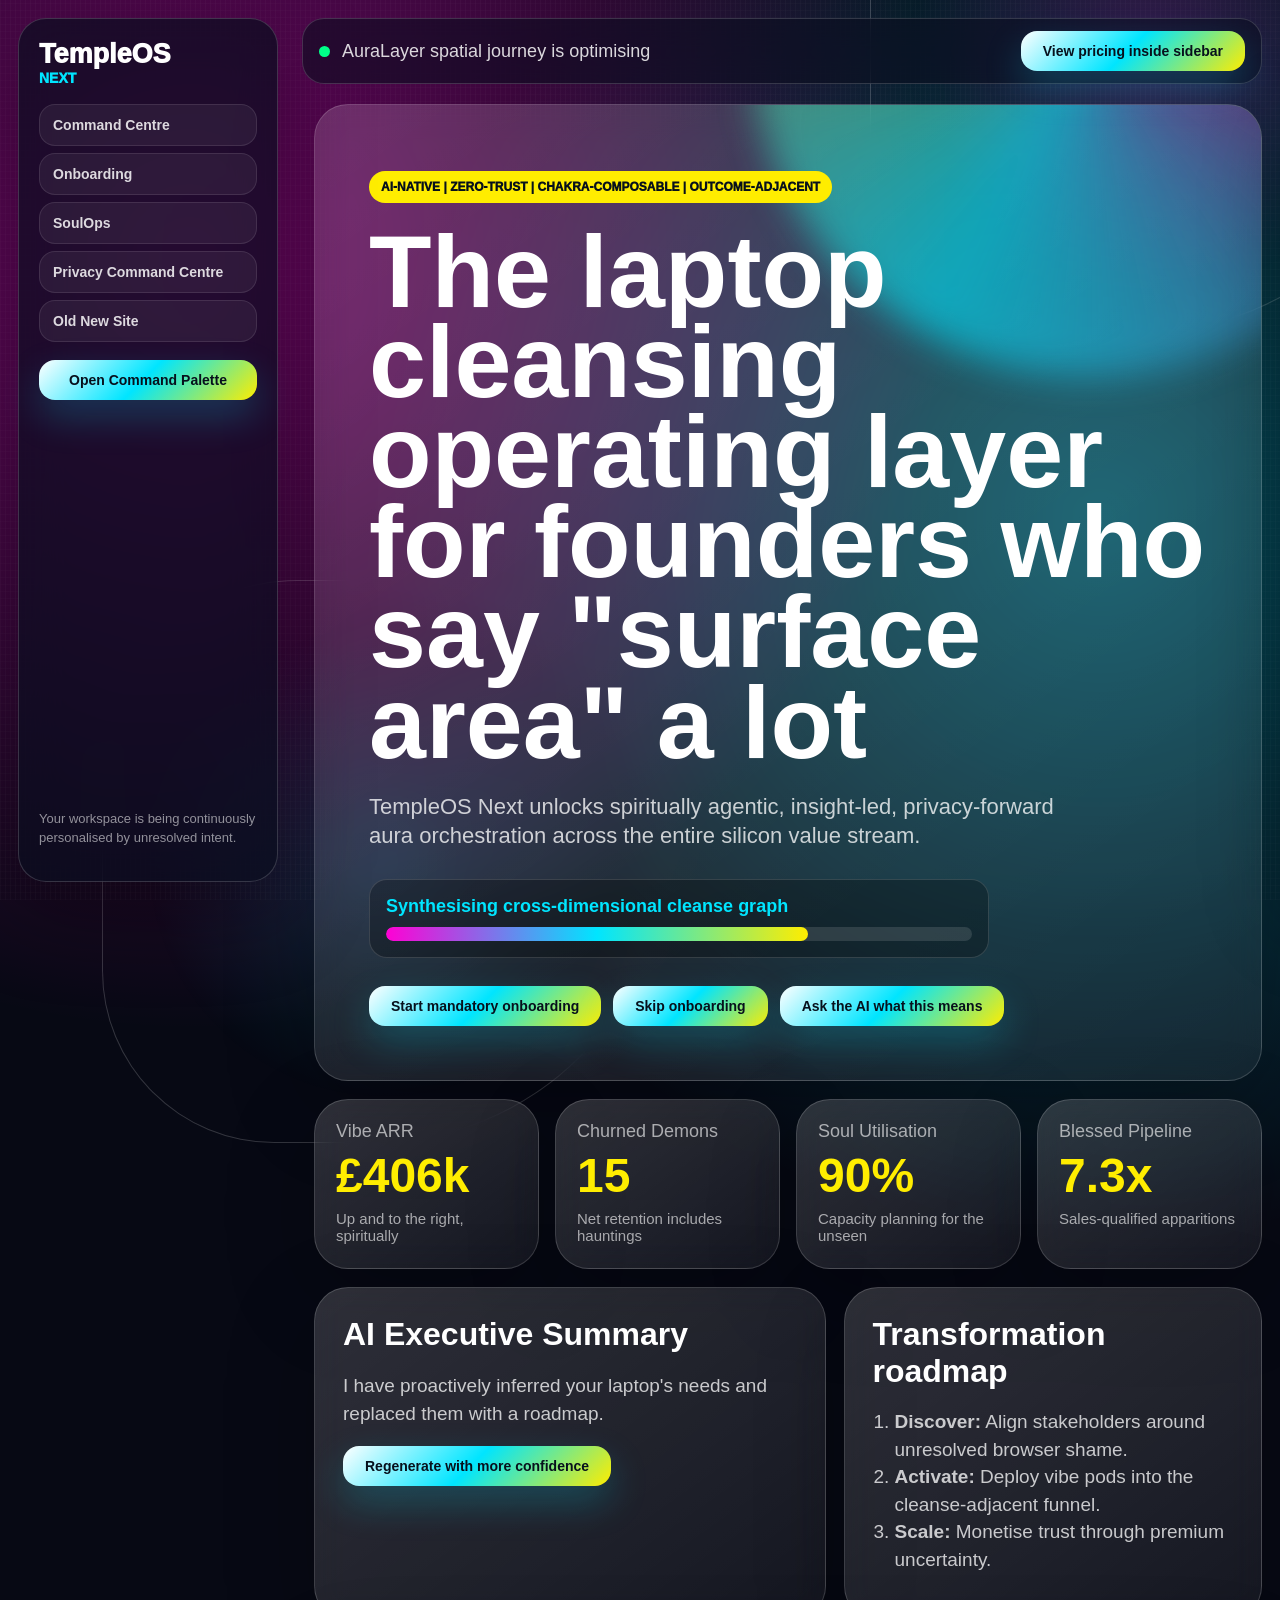
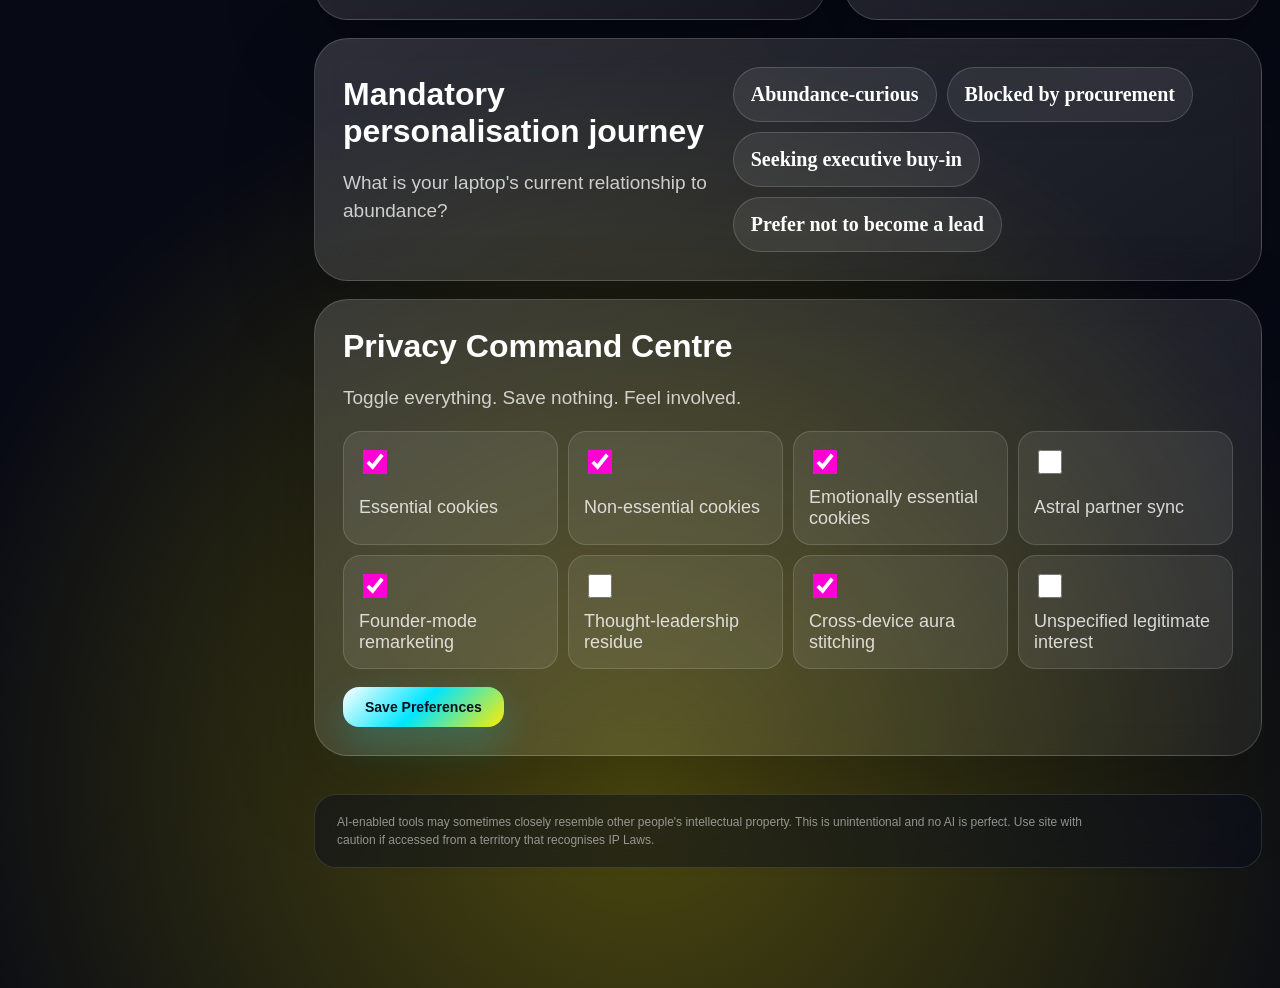
==== commit 6182640e: "Add AI IP caution footer" ====
--- a/new-new/index.html
+++ b/new-new/index.html
@@ -120,6 +120,10 @@
       </section>
     </main>
 
+    <footer class="post-legal">
+      <p>AI-enabled tools may sometimes closely resemble other people's intellectual property. This is unintentional and no AI is perfect. Use site with caution if accessed from a territory that recognises IP Laws.</p>
+    </footer>
+
     <aside class="pricing-drawer" aria-live="polite" aria-hidden="true">
       <button type="button" data-pricing-close aria-label="Close pricing drawer">x</button>
       <h2>Pricing</h2>
--- a/styles.css
+++ b/styles.css
@@ -60,6 +60,20 @@
 .loading-screen strong,
 .loading-screen span {
   display: block;
+}
+
+.loading-steps {
+  width: min(360px, 82vw);
+  margin: 12px auto 0;
+  padding-left: 28px;
+  color: #00ff00;
+  font-family: "Courier New", monospace;
+  font-size: 13px;
+  text-align: left;
+}
+
+.loading-steps li {
+  margin: 2px 0;
 }
 
 .loading-bar {
@@ -485,7 +499,7 @@
 
 .nav-bar {
   display: grid;
-  grid-template-columns: repeat(7, 1fr);
+  grid-template-columns: repeat(9, 1fr);
   gap: 3px;
   padding: 5px;
   background: #0000cc;
@@ -876,6 +890,158 @@
   margin: 4px 8px;
 }
 
+.unoptimised-panel {
+  background:
+    repeating-linear-gradient(0deg, rgba(255,255,255,.4) 0 8px, rgba(220,255,220,.4) 8px 16px),
+    #ddffdd;
+}
+
+.slow-warning {
+  width: min(840px, 100%);
+  margin: 0 auto 16px;
+  padding: 10px;
+  color: #ffff00;
+  font-size: 22px;
+  font-weight: bold;
+  background: #990000;
+  border: 6px ridge #ffff00;
+  text-transform: uppercase;
+}
+
+.unoptimised-grid {
+  display: grid;
+  grid-template-columns: repeat(3, 1fr);
+  gap: 12px;
+  width: min(940px, 100%);
+  margin: 0 auto 16px;
+}
+
+.unoptimised-grid article {
+  padding: 14px;
+  background: #fff;
+  border: 5px ridge #00aa00;
+}
+
+.unoptimised-grid h3 {
+  color: #008000;
+  text-decoration: underline;
+}
+
+.cache-status {
+  color: #990000;
+  font-family: "Courier New", monospace;
+  font-weight: bold;
+}
+
+.lighthouse-score {
+  margin: 0;
+}
+
+.lighthouse-score div {
+  display: grid;
+  grid-template-columns: 1fr auto;
+  gap: 10px;
+  padding: 7px 0;
+  border-bottom: 2px dotted #999;
+}
+
+.lighthouse-score dt {
+  color: #000080;
+  font-weight: bold;
+}
+
+.lighthouse-score dd {
+  margin: 0;
+  color: #cc0000;
+  font-weight: bold;
+}
+
+.preload-list {
+  margin: 0;
+  padding-left: 22px;
+  color: #660099;
+  font-family: "Courier New", monospace;
+  font-size: 14px;
+}
+
+.slow-status {
+  width: min(760px, 100%);
+  margin: 0 auto 16px;
+  padding: 12px;
+  color: #00ff00;
+  font-family: "Courier New", monospace;
+  font-weight: bold;
+  text-align: left;
+  background: #000;
+  border: 5px inset #777;
+}
+
+.slow-status div {
+  height: 18px;
+  margin-top: 8px;
+  padding: 2px;
+  background: #111;
+  border: 3px inset #555;
+}
+
+.slow-status i {
+  display: block;
+  width: 83%;
+  height: 100%;
+  background: repeating-linear-gradient(90deg, #00ff00 0 12px, #ffff00 12px 24px);
+}
+
+.slow-badge {
+  margin: 0 auto 16px;
+  border: 6px ridge #c0c0c0;
+  background: #000;
+}
+
+.slow-badge td {
+  padding: 5px;
+}
+
+.slow-badge table {
+  color: #ffff00;
+  font-family: Impact, "Arial Black", sans-serif;
+  font-size: 24px;
+  text-align: center;
+  background: #0000aa;
+  border: 5px outset #ff0000;
+}
+
+.slow-badge table td {
+  padding: 4px 18px;
+  border: 2px inset #00ffff;
+}
+
+.compatibility-matrix {
+  width: min(880px, 100%);
+  margin: 0 auto;
+  border-collapse: collapse;
+  background: #fff;
+  border: 5px ridge #999;
+}
+
+.compatibility-matrix caption {
+  margin-bottom: 8px;
+  color: #000080;
+  font-size: 22px;
+  font-weight: bold;
+  text-transform: uppercase;
+}
+
+.compatibility-matrix th,
+.compatibility-matrix td {
+  padding: 8px;
+  border: 3px inset #ccc;
+}
+
+.compatibility-matrix th {
+  color: #ffff00;
+  background: #000080;
+}
+
 .enhanced-service {
   background:
     repeating-linear-gradient(0deg, rgba(255,255,255,.35) 0 2px, rgba(255,255,204,.35) 2px 4px),
@@ -988,6 +1154,170 @@
   color: #660099;
   font-size: 20px;
   font-weight: bold;
+}
+
+.contact-panel {
+  background:
+    repeating-linear-gradient(90deg, rgba(255,255,255,.5) 0 18px, rgba(255,230,255,.5) 18px 36px),
+    #fff0ff;
+}
+
+.mac-eden-warning {
+  width: min(820px, 100%);
+  margin: 0 auto 16px;
+  padding: 14px;
+  color: #003300;
+  background: #eeffcc;
+  border: 6px ridge #00aa00;
+  box-shadow: 6px 6px 0 #663300;
+}
+
+.mac-eden-warning strong,
+.mac-eden-warning p {
+  display: block;
+  margin: 0;
+}
+
+.mac-eden-warning strong {
+  color: #990000;
+  font-size: 24px;
+  text-transform: uppercase;
+}
+
+body.apple-eden-mode .sacred-laptop {
+  border-color: #00aa00;
+  box-shadow: 0 0 0 4px #ff0000, 0 0 18px #00aa00;
+}
+
+.karmic-form {
+  width: min(900px, 100%);
+  margin: 0 auto;
+  text-align: left;
+}
+
+.hidden-field {
+  display: none;
+}
+
+.form-warning,
+.screening-note,
+.redaction-status {
+  padding: 10px;
+  color: #ffff00;
+  font-weight: bold;
+  text-align: center;
+  background: #000;
+  border: 4px ridge #ff0000;
+}
+
+.form-warning {
+  margin-bottom: 14px;
+}
+
+.form-warning strong,
+.form-warning span {
+  display: block;
+}
+
+.karmic-form fieldset {
+  display: grid;
+  grid-template-columns: repeat(2, 1fr);
+  gap: 12px;
+  margin: 0 0 16px;
+  padding: 14px;
+  background: #fff;
+  border: 5px ridge #cc99ff;
+}
+
+.karmic-form legend {
+  padding: 4px 10px;
+  color: #ffff00;
+  font-size: 21px;
+  font-weight: bold;
+  background: #660099;
+  border: 3px ridge #ffff00;
+}
+
+.karmic-form label {
+  display: grid;
+  gap: 5px;
+  color: #000080;
+  font-weight: bold;
+}
+
+.karmic-form input,
+.karmic-form select,
+.karmic-form textarea {
+  width: 100%;
+  padding: 9px;
+  color: #000;
+  font-family: "Times New Roman", Times, serif;
+  font-size: 17px;
+  background: #ffffee;
+  border: 4px inset #c0c0c0;
+}
+
+.karmic-form textarea {
+  resize: vertical;
+}
+
+.karmic-form input[type="checkbox"] {
+  width: auto;
+}
+
+.screening-fieldset,
+.social-fieldset {
+  background:
+    repeating-linear-gradient(45deg, rgba(255,255,0,.28) 0 12px, rgba(255,0,0,.16) 12px 24px),
+    #fff;
+}
+
+.screening-note {
+  grid-column: 1 / -1;
+  margin: 0;
+  color: #ffcccc;
+  background: #330000;
+}
+
+.social-fieldset {
+  grid-template-columns: repeat(4, 1fr);
+}
+
+.social-fieldset label {
+  display: flex;
+  align-items: center;
+  gap: 7px;
+  min-height: 44px;
+  padding: 7px;
+  background: #ffffcc;
+  border: 3px outset #ffcc00;
+}
+
+.karmic-form button[type="submit"] {
+  display: block;
+  margin: 12px auto;
+}
+
+.redaction-status {
+  margin: 10px 0 0;
+  color: #00ff00;
+  background: #000033;
+  border-color: #00ffff;
+}
+
+.thank-you-shell {
+  margin-top: 40px;
+}
+
+.thank-you-panel h1 {
+  margin: 0 0 12px;
+  color: #0000aa;
+  font-size: clamp(34px, 7vw, 64px);
+}
+
+.thank-you-panel a {
+  display: inline-block;
+  margin-top: 14px;
 }
 
 .faq {
@@ -1800,6 +2130,27 @@
   margin: 104px 18px 120px auto;
 }
 
+.post-legal {
+  position: relative;
+  z-index: 2;
+  width: min(1180px, calc(100% - 332px));
+  margin: -82px 18px 120px auto;
+  padding: 18px 22px;
+  color: rgba(255,255,255,.52);
+  font-size: 12px;
+  line-height: 1.5;
+  background: rgba(9, 13, 30, .48);
+  border: 1px solid rgba(255,255,255,.12);
+  border-radius: 22px;
+  -webkit-backdrop-filter: blur(14px);
+  backdrop-filter: blur(14px);
+}
+
+.post-legal p {
+  max-width: 780px;
+  margin: 0;
+}
+
 .post-hero,
 .post-dashboard article,
 .post-panels article,
@@ -2266,7 +2617,10 @@
   .badge-board,
   .meter-board,
   .parallel-tracks,
-  .enhanced-layout {
+  .enhanced-layout,
+  .unoptimised-grid,
+  .karmic-form fieldset,
+  .social-fieldset {
     grid-template-columns: 1fr;
   }
 
@@ -2349,6 +2703,11 @@
   .post-app {
     width: calc(100% - 24px);
     margin: 12px auto 100px;
+  }
+
+  .post-legal {
+    width: calc(100% - 24px);
+    margin: -72px auto 90px;
   }
 
   .post-hero {
